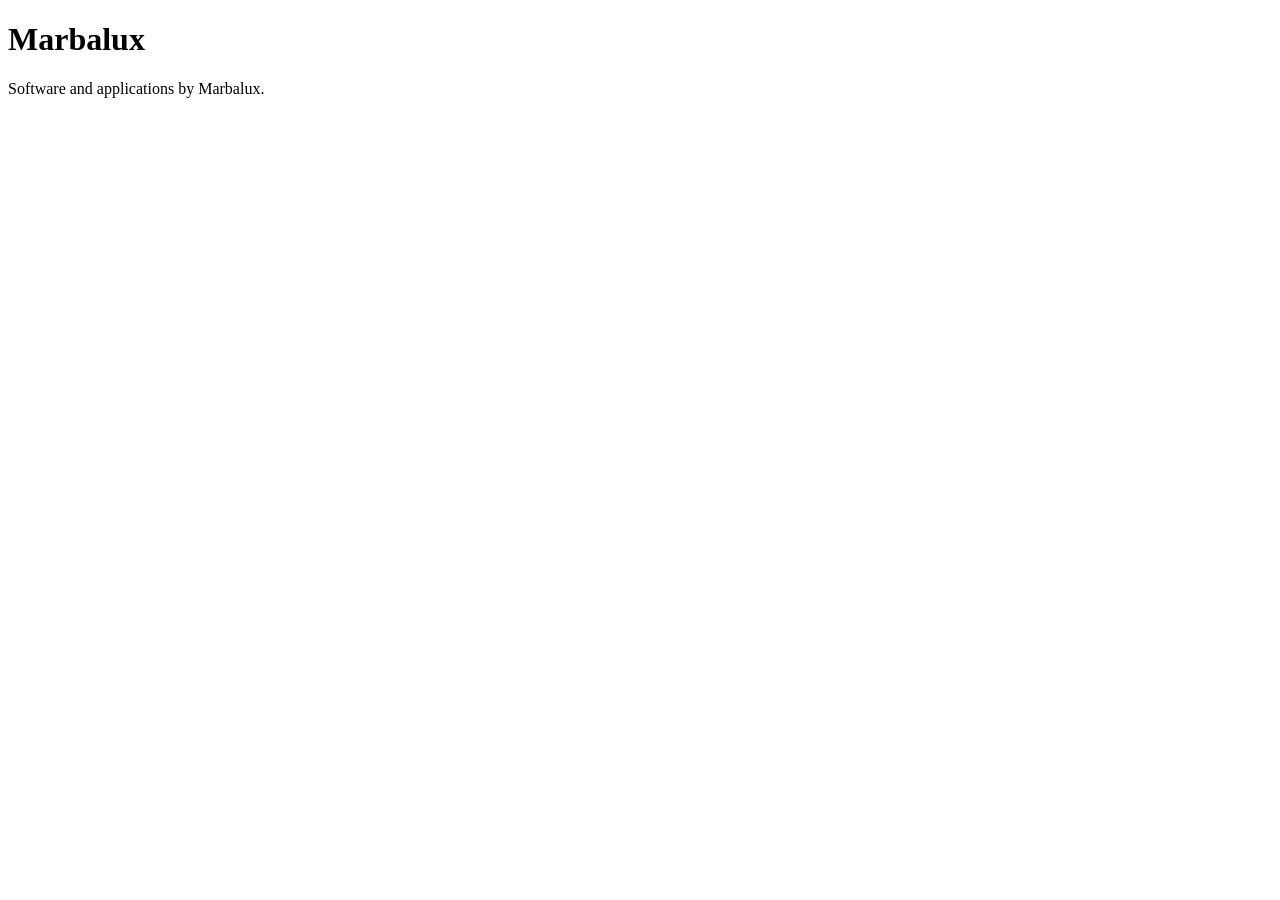
==== index.html @ 6a34e726 "Add initial HTML structure for Marbalux site" ====
<!DOCTYPE html>
<html lang="en">
<head>
    <meta charset="UTF-8">
    <meta name="viewport" content="width=device-width, initial-scale=1.0">
    <title>Marbalux</title>
</head>
<body>
    <h1>Marbalux</h1>
    <p>Software and applications by Marbalux.</p>
</body>
</html>
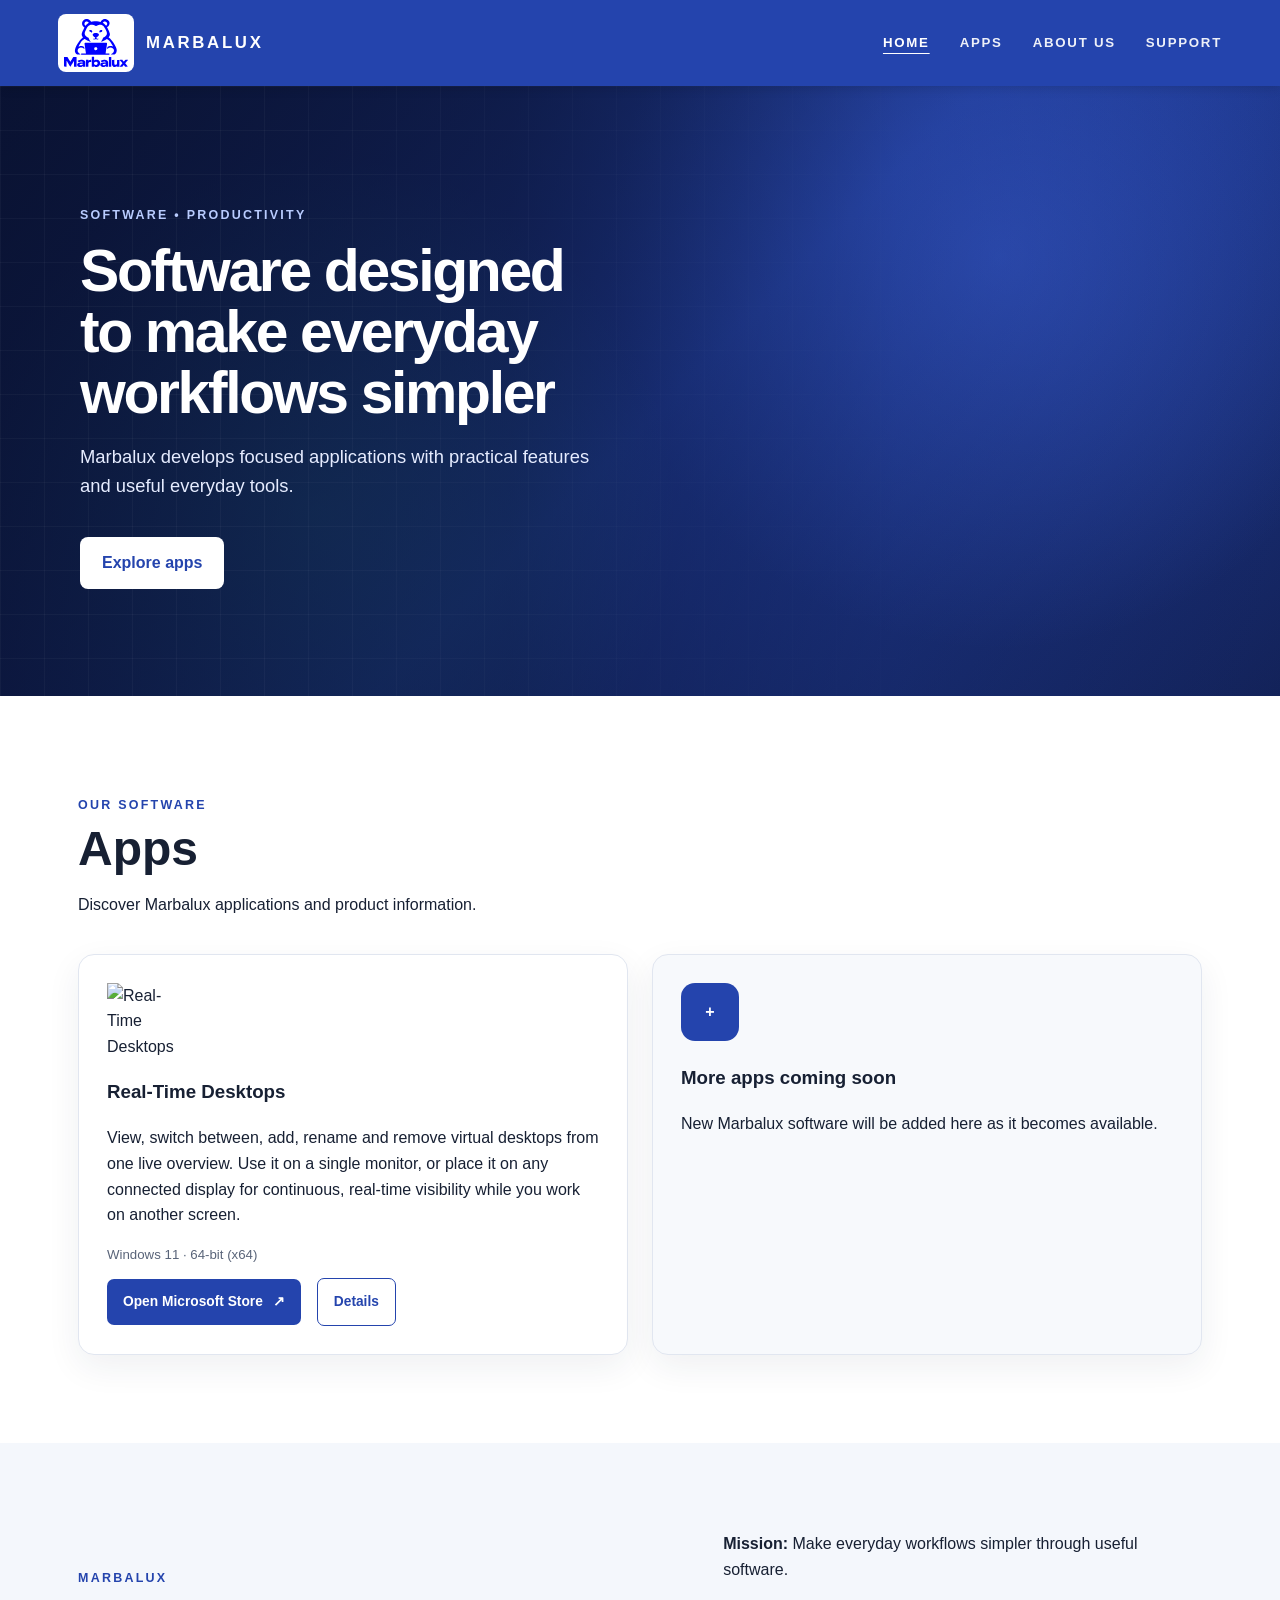
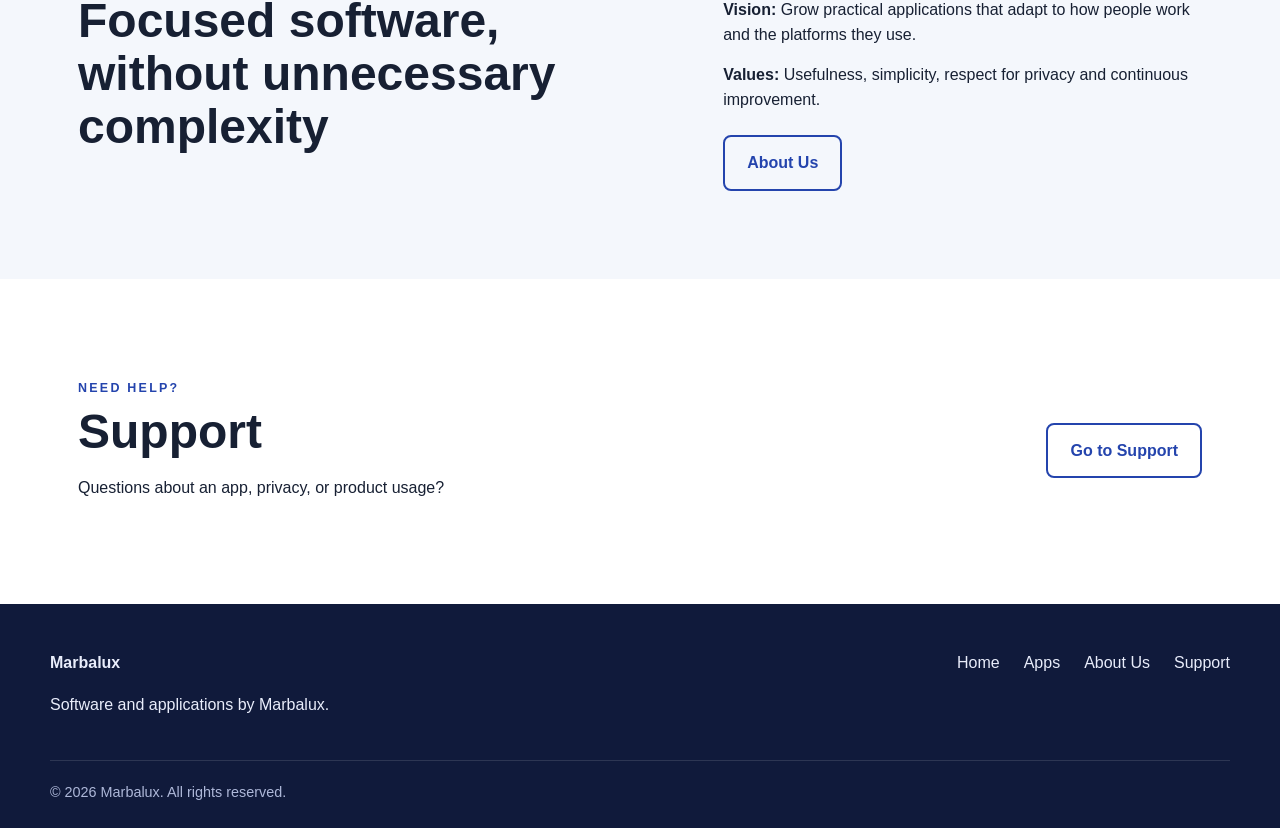
==== commit 1f3974f2: "Publish Marbalux website" ====
--- a/index.html
+++ b/index.html
@@ -1,12 +1,30 @@
-<!DOCTYPE html>
-<html lang="en">
-<head>
-    <meta charset="UTF-8">
-    <meta name="viewport" content="width=device-width, initial-scale=1.0">
-    <title>Marbalux</title>
-</head>
-<body>
-    <h1>Marbalux</h1>
-    <p>Software and applications by Marbalux.</p>
-</body>
-</html>
+<!DOCTYPE html>
+<html lang="en"><head><meta charset="UTF-8"><meta name="viewport" content="width=device-width, initial-scale=1">
+<meta name="description" content="Marbalux develops practical software and applications with useful features for everyday workflows. Explore our apps and product information."><meta name="theme-color" content="#2444ad"><title>Marbalux | Software & Apps</title>
+<link rel="preload" as="image" href="assets/real-time-desktops-home.png"><link rel="icon" href="assets/logo.svg" type="image/svg+xml"><link rel="stylesheet" href="styles.css?v=20261008"><link rel="stylesheet" href="product.css?v=20261008k"><script src="site.js?v=20261008e" defer></script></head>
+<body><a class="skip-link" href="#main">Skip to content</a>
+<header class="topbar"><div class="nav-wrap">
+  <a class="brand" href="index.html" aria-label="Marbalux home"><img src="assets/logo.svg" alt="Marbalux logo" class="brand-logo" width="76" height="58"><span>MARBALUX</span></a>
+  <nav class="nav-links" aria-label="Main navigation"><a href="index.html" aria-current="page">HOME</a><a href="apps.html">APPS</a><a href="about.html">ABOUT US</a><a href="support.html">SUPPORT</a></nav>
+</div></header><main id="main">
+<section class="hero" id="home"><div class="hero-overlay"></div><div class="hero-content"><div class="hero-copy">
+  <p class="eyebrow">SOFTWARE • PRODUCTIVITY</p>
+  <h1>Software designed to make everyday workflows simpler</h1>
+  <p class="hero-text">Marbalux develops focused applications with practical features and useful everyday tools.</p>
+  <a class="primary-btn" href="apps.html">Explore apps</a>
+</div></div></section>
+<section class="section" id="apps">
+  <div class="section-heading"><p class="section-kicker">OUR SOFTWARE</p><h2>Apps</h2><p>Discover Marbalux applications and product information.</p></div>
+  <div class="cards">
+    <article class="card"><img class="real-app-icon" src="assets/real-time-desktops-icon.png" alt="Real-Time Desktops app icon" width="72" height="72">
+      <h3>Real-Time Desktops</h3><p>View, switch between, add, rename and remove virtual desktops from one live overview. Use it on a single monitor, or place it on any connected display for continuous, real-time visibility while you work on another screen.</p>
+      <p class="app-platform">Windows 11 · 64-bit (x64)</p>
+      <div class="app-links"><a href="ms-windows-store://pdp/?productid=9P2DCX4HZGBW" class="store-btn">Open Microsoft Store <span aria-hidden="true">↗</span></a>
+      <button class="store-btn details-btn" type="button" data-app-details="real-time-desktops">Details</button></div>
+    </article>
+    <article class="card muted-card"><div class="app-icon" aria-hidden="true">+</div><h3>More apps coming soon</h3><p>New Marbalux software will be added here as it becomes available.</p></article>
+  </div>
+</section>
+<section class="section alt-section"><div class="two-column"><div><p class="section-kicker">MARBALUX</p><h2>Focused software, without unnecessary complexity</h2></div><div class="home-purpose"><p><strong>Mission:</strong> Make everyday workflows simpler through useful software.</p><p><strong>Vision:</strong> Grow practical applications that adapt to how people work and the platforms they use.</p><p><strong>Values:</strong> Usefulness, simplicity, respect for privacy and continuous improvement.</p><a class="secondary-btn" href="about.html">About Us</a></div></div></section>
+<section class="section contact-strip"><div><p class="section-kicker">NEED HELP?</p><h2>Support</h2><p>Questions about an app, privacy, or product usage?</p></div><a class="secondary-btn" href="support.html">Go to Support</a></section>
+</main><footer><div class="footer-wrap"><div><strong>Marbalux</strong><p>Software and applications by Marbalux.</p></div><div class="footer-links"><a href="index.html">Home</a><a href="apps.html">Apps</a><a href="about.html">About Us</a><a href="support.html">Support</a></div></div><div class="copyright">© <span id="year">2026</span> Marbalux. All rights reserved.</div></footer></body></html>
--- a/styles.css
+++ b/styles.css
@@ -0,0 +1,325 @@
+* {
+  box-sizing: border-box;
+}
+
+html {
+  scroll-behavior: smooth;
+}
+
+body {
+  margin: 0;
+  font-family: Inter, "Segoe UI", Arial, sans-serif;
+  color: #172033;
+  background: #ffffff;
+  line-height: 1.6;
+}
+
+a {
+  color: inherit;
+}
+
+.topbar {
+  position: sticky;
+  top: 0;
+  z-index: 1000;
+  background: #2444ad;
+  color: white;
+  box-shadow: 0 2px 10px rgba(0,0,0,.14);
+}
+
+.nav-wrap {
+  max-width: 1220px;
+  margin: 0 auto;
+  min-height: 78px;
+  padding: 0 28px;
+  display: flex;
+  align-items: center;
+  justify-content: space-between;
+  gap: 30px;
+}
+
+.brand {
+  display: flex;
+  align-items: center;
+  gap: 12px;
+  text-decoration: none;
+  font-weight: 800;
+  letter-spacing: .16em;
+  font-size: 1.05rem;
+}
+
+.brand-logo {
+  width: 44px;
+  height: 44px;
+  object-fit: contain;
+  background: rgba(255,255,255,.10);
+  border-radius: 10px;
+  padding: 4px;
+}
+
+.nav-links {
+  display: flex;
+  gap: 30px;
+  align-items: center;
+}
+
+.nav-links a {
+  color: #fff;
+  text-decoration: none;
+  font-weight: 700;
+  font-size: .83rem;
+  letter-spacing: .13em;
+  opacity: .92;
+}
+
+.nav-links a:hover {
+  opacity: 1;
+  text-decoration: underline;
+  text-underline-offset: 6px;
+}
+
+.hero {
+  min-height: 610px;
+  position: relative;
+  display: flex;
+  align-items: center;
+  overflow: hidden;
+  background:
+    radial-gradient(circle at 78% 28%, rgba(73,116,255,.44), transparent 36%),
+    radial-gradient(circle at 25% 70%, rgba(59,210,196,.23), transparent 34%),
+    linear-gradient(135deg, #101c48 0%, #2444ad 52%, #14245d 100%);
+}
+
+.hero::after {
+  content: "";
+  position: absolute;
+  inset: 0;
+  background-image:
+    linear-gradient(rgba(255,255,255,.035) 1px, transparent 1px),
+    linear-gradient(90deg, rgba(255,255,255,.035) 1px, transparent 1px);
+  background-size: 44px 44px;
+}
+
+.hero-overlay {
+  position: absolute;
+  inset: 0;
+  background: linear-gradient(90deg, rgba(8,16,45,.72), rgba(8,16,45,.20));
+}
+
+.hero-content {
+  position: relative;
+  z-index: 2;
+  width: min(1120px, calc(100% - 48px));
+  margin: 0 auto;
+  color: white;
+}
+
+.eyebrow,
+.section-kicker {
+  font-size: .78rem;
+  font-weight: 800;
+  letter-spacing: .18em;
+}
+
+.eyebrow {
+  color: #b9ccff;
+}
+
+.hero h1 {
+  max-width: 820px;
+  margin: 14px 0 18px;
+  font-size: clamp(2.7rem, 6vw, 5.6rem);
+  line-height: .98;
+  letter-spacing: -.04em;
+}
+
+.hero-text {
+  max-width: 680px;
+  font-size: 1.15rem;
+  color: #e6ecff;
+}
+
+.primary-btn,
+.secondary-btn {
+  display: inline-block;
+  margin-top: 18px;
+  padding: 13px 22px;
+  border-radius: 8px;
+  text-decoration: none;
+  font-weight: 800;
+}
+
+.primary-btn {
+  background: white;
+  color: #2444ad;
+}
+
+.secondary-btn {
+  border: 2px solid #2444ad;
+  color: #2444ad;
+}
+
+.section {
+  max-width: 1180px;
+  margin: 0 auto;
+  padding: 88px 28px;
+}
+
+.section-heading {
+  max-width: 700px;
+  margin-bottom: 36px;
+}
+
+.section-kicker {
+  color: #2444ad;
+  margin-bottom: 7px;
+}
+
+.section h2 {
+  font-size: clamp(2rem, 4vw, 3rem);
+  margin: 0 0 12px;
+  line-height: 1.1;
+}
+
+.cards {
+  display: grid;
+  grid-template-columns: repeat(2, minmax(0, 1fr));
+  gap: 24px;
+}
+
+.card {
+  border: 1px solid #e1e6f0;
+  border-radius: 16px;
+  padding: 28px;
+  background: #fff;
+  box-shadow: 0 12px 34px rgba(24,38,75,.07);
+}
+
+.muted-card {
+  background: #f7f9fc;
+}
+
+.app-icon {
+  width: 58px;
+  height: 58px;
+  border-radius: 14px;
+  background: #2444ad;
+  color: white;
+  display: grid;
+  place-items: center;
+  font-weight: 900;
+  margin-bottom: 22px;
+}
+
+.text-link {
+  color: #2444ad;
+  font-weight: 800;
+  text-decoration: none;
+}
+
+.alt-section {
+  max-width: none;
+  background: #f4f7fc;
+}
+
+.alt-section .two-column {
+  max-width: 1180px;
+  margin: 0 auto;
+  padding: 0 28px;
+}
+
+.two-column {
+  display: grid;
+  grid-template-columns: 1.1fr .9fr;
+  gap: 60px;
+  align-items: center;
+}
+
+.contact-strip {
+  display: flex;
+  align-items: center;
+  justify-content: space-between;
+  gap: 30px;
+}
+
+.page-hero {
+  padding: 110px 28px 70px;
+  background: #f4f7fc;
+}
+
+.page-hero-inner,
+.page-content {
+  max-width: 960px;
+  margin: 0 auto;
+}
+
+.page-content {
+  padding: 60px 28px 90px;
+}
+
+.page-content h2 {
+  margin-top: 36px;
+}
+
+footer {
+  background: #101a3b;
+  color: #e9edfb;
+  padding: 46px 28px 24px;
+}
+
+.footer-wrap {
+  max-width: 1180px;
+  margin: 0 auto;
+  display: flex;
+  justify-content: space-between;
+  gap: 30px;
+}
+
+.footer-links {
+  display: flex;
+  gap: 24px;
+  flex-wrap: wrap;
+}
+
+.footer-links a {
+  text-decoration: none;
+}
+
+.copyright {
+  max-width: 1180px;
+  margin: 26px auto 0;
+  padding-top: 20px;
+  border-top: 1px solid rgba(255,255,255,.12);
+  font-size: .9rem;
+  color: #aeb8d9;
+}
+
+@media (max-width: 760px) {
+  .nav-wrap {
+    min-height: auto;
+    padding-top: 14px;
+    padding-bottom: 14px;
+    align-items: flex-start;
+    flex-direction: column;
+  }
+
+  .nav-links {
+    gap: 16px;
+    flex-wrap: wrap;
+  }
+
+  .cards,
+  .two-column {
+    grid-template-columns: 1fr;
+  }
+
+  .contact-strip,
+  .footer-wrap {
+    flex-direction: column;
+    align-items: flex-start;
+  }
+
+  .hero {
+    min-height: 540px;
+  }
+}
--- a/product.css
+++ b/product.css
@@ -0,0 +1,122 @@
+/* Additions to the original Marbalux template. */
+html{scroll-padding-top:120px}.brand-logo{width:76px;height:58px;background:white;padding:5px;border-radius:8px}.nav-wrap{min-height:86px}a:focus-visible,button:focus-visible,summary:focus-visible{outline:3px solid #00a894;outline-offset:5px}.skip-link{position:fixed;top:-100px;left:20px;z-index:2000;padding:12px 18px;background:white;color:#2444ad}.skip-link:focus{top:15px}.real-app-icon{width:72px;height:72px;object-fit:contain;display:block;margin-bottom:22px}.app-platform{font-size:.83rem;color:#596479}.app-links{display:flex;align-items:center;gap:16px;flex-wrap:wrap}.app-links .text-link{font-size:.85rem}.store-btn{display:inline-flex;align-items:center;justify-content:center;gap:10px;background:#2444ad;color:white;text-decoration:none;border-radius:7px;padding:12px 16px;font-weight:700;font-size:.86rem}.store-btn:hover{background:#173387}.app-details-link{display:inline-block;margin-top:20px;color:#2444ad;font-size:.84rem;text-underline-offset:4px}.product-details{margin-top:46px;padding-top:42px;border-top:1px solid #dfe5f0}.product-heading{display:flex;align-items:center;justify-content:space-between;gap:30px}.product-heading>div{max-width:700px}.product-heading h3{font-size:2rem;line-height:1.15;letter-spacing:-.025em;margin:10px 0 15px}.product-heading>div>p:last-child{color:#596479}.product-heading>.text-link{font-size:.88rem;white-space:nowrap}.product-features{display:grid;grid-template-columns:repeat(2,minmax(0,1fr));gap:20px 36px;margin:22px 0 40px}.product-features section{border-top:1px solid #dfe5f0;padding-top:20px}.product-details h4{font-size:1.15rem;line-height:1.3;margin:0 0 12px}.product-features p{color:#596479;font-size:.94rem}.product-video{display:grid;grid-template-columns:.7fr 1.3fr;gap:32px;align-items:center;padding:28px;background:#f4f7fc;border:1px solid #e1e6f0;border-radius:12px;margin-bottom:40px}.product-video h4{font-size:1.5rem}.product-video p{color:#596479;font-size:.94rem}.product-video figure{margin:0;border:1px solid #cdd7eb;border-radius:8px;overflow:hidden;background:white}.product-video video{display:block;width:100%;height:auto;aspect-ratio:16/9;background:#101a3b;object-fit:contain}.product-video figcaption{padding:12px 16px;font-size:.76rem;color:#596479}.media-heading{margin-bottom:24px}.media-heading h4{font-size:1.5rem}.media-heading>p:last-child{font-size:.9rem;color:#596479}.gallery{display:grid;grid-template-columns:1.5fr 1fr;gap:20px;align-items:start}.gallery figure{margin:0;border:1px solid #e1e6f0;border-radius:10px;overflow:hidden;background:#f4f7fc}.gallery a{display:block}.gallery img{display:block;width:100%;height:auto;max-width:100%}.gallery-options img{max-height:450px;width:auto;max-width:100%;margin:auto;padding:18px;object-fit:contain}.gallery-small a{height:170px;display:flex;align-items:center;justify-content:center;padding:18px}.gallery-small img{width:auto;max-height:134px;max-width:100%;object-fit:contain}.gallery figcaption{padding:16px 20px;border-top:1px solid #e1e6f0;background:white}.gallery figcaption strong,.gallery figcaption span{display:block}.gallery figcaption strong{font-size:.94rem}.gallery figcaption span{color:#596479;font-size:.8rem;margin-top:5px}.product-notes{margin-top:28px;font-size:.84rem;color:#596479}.product-notes p{margin:0 0 12px}.product-store{display:flex;align-items:center;justify-content:space-between;gap:20px;background:#f4f7fc;border:1px solid #e1e6f0;padding:25px;border-radius:10px;margin-top:30px}.product-store p{font-size:.8rem;color:#596479;margin:7px 0 0}.page-hero h1{font-size:clamp(2.5rem,5vw,4rem);margin:0 0 14px;line-height:1.1}.page-content a{color:#2444ad;text-underline-offset:4px}.page-content p,.page-content li{color:#49556c}.page-content li{margin-bottom:10px}.page-content details{border-bottom:1px solid #dfe5f0;padding:18px 0}.page-content summary{cursor:pointer;font-weight:600}.page-content details p{margin:14px 0 0}.page-content code{overflow-wrap:anywhere;font-size:.9em}.lightbox{width:min(1200px,94vw);max-height:94vh;padding:56px 20px 18px;border:1px solid #637296;border-radius:12px;background:#101c3b;color:white}.lightbox::backdrop{background:#061029dc}.lightbox img{display:block;max-width:100%;max-height:calc(90vh - 130px);width:auto;height:auto;margin:auto;object-fit:contain}.lightbox p{font-size:.88rem;margin:15px 0 0;text-align:center}.lightbox-close{position:absolute;right:14px;top:10px;padding:6px 12px;cursor:pointer;color:white;background:#293a61;border:1px solid #7484a6;border-radius:6px;font:inherit;font-size:.85rem}.lightbox-close span{font-size:1.2rem;margin-left:10px}
+@media(max-width:900px){.nav-links{gap:20px}.product-video{grid-template-columns:1fr}.product-store{flex-direction:column;align-items:flex-start}.product-heading{align-items:flex-start;flex-direction:column;gap:8px}.gallery{grid-template-columns:1fr 1fr}}
+@media(max-width:760px){html{scroll-padding-top:170px}.nav-wrap{gap:12px;padding-inline:20px}.nav-links{gap:14px}.nav-links a{font-size:.75rem;letter-spacing:.07em}.brand-logo{width:66px;height:50px}.hero-content{width:calc(100% - 40px);padding:45px 0}.hero h1{font-size:clamp(2.65rem,9vw,4rem)}.hero-text{font-size:1rem}.section{padding:55px 20px}.alt-section .two-column{padding:0}.product-details{padding-top:30px}.product-heading h3{font-size:1.65rem}.product-features{grid-template-columns:1fr;gap:12px}.product-video{padding:18px;gap:16px}.gallery{grid-template-columns:1fr}.gallery-options img{max-height:480px}.gallery-small a{height:155px}.product-store{padding:20px}.page-hero{padding:55px 20px 38px}.page-content{padding:35px 20px 55px}.page-content ol{padding-left:22px}.footer-links{gap:18px}}
+@media(prefers-reduced-motion:reduce){html{scroll-behavior:auto}}
+
+/* Product details are available only through the Apps page buttons. */
+[hidden]{display:none!important}.details-btn{font-family:inherit;line-height:inherit;border:1px solid #2444ad;cursor:pointer;background:transparent;color:#2444ad}.details-btn:hover{background:#eaf0ff}.page-content a.store-btn{color:white}.product-details>[data-close-app-details]{margin-top:24px}.app-details-link{display:none}
+.section-heading>h1{font-size:clamp(2rem,4vw,3rem);margin:0 0 12px;line-height:1.1}
+
+.support-directory .card{max-width:600px}.support-directory .card h2{margin:0 0 14px}.product-heading>.app-links{flex-shrink:0}.app-page-links{margin:30px 0}.page-content a.details-btn{color:#2444ad}
+
+.apps-catalog .cards{align-items:start}.app-card-video{margin:24px 0 0;border:1px solid #cdd7eb;border-radius:8px;overflow:hidden;background:#f4f7fc}.app-card-video video{display:block;width:100%;height:auto;aspect-ratio:16/9;background:#101a3b;object-fit:contain}.app-card-video figcaption{padding:12px 16px;color:#596479;font-size:.76rem}.support-intro{max-width:760px;margin-bottom:34px}.support-intro h2{margin:0 0 18px}
+
+/* Home uses one shared midpoint for the blue copy area and artwork. */
+#home .hero-content {
+  display: grid;
+  grid-template-columns: repeat(2, minmax(0, 1fr));
+  gap: 48px;
+  padding-block: 56px;
+}
+#home .hero-copy { min-width: 0; }
+#home h1 {
+  max-width: 100%;
+  font-size: clamp(2.7rem, 4.6vw, 4.2rem);
+  line-height: 1.04;
+  text-wrap: balance;
+  overflow-wrap: break-word;
+}
+#home .hero-text { max-width: 100%; }
+#home::before {
+  content: "";
+  position: absolute;
+  inset: 0 0 0 50%;
+  background: url("assets/real-time-desktops-home.png") right center / cover no-repeat;
+  mask-image: linear-gradient(90deg, transparent, #000 40%);
+  -webkit-mask-image: linear-gradient(90deg, transparent, #000 40%);
+  pointer-events: none;
+}
+#home .hero-overlay {
+  z-index: 1;
+  background: linear-gradient(90deg, rgba(8,16,45,.80) 0%, rgba(8,16,45,.63) 40%, rgba(8,16,45,.25) 70%, rgba(8,16,45,.08) 100%);
+}
+#home::after {
+  z-index: 1;
+  pointer-events: none;
+  mask-image: linear-gradient(90deg, #000 20%, transparent 80%);
+  -webkit-mask-image: linear-gradient(90deg, #000 20%, transparent 80%);
+}
+@media (max-width: 760px) {
+  #home .hero-content {
+    grid-template-columns: minmax(0, 1fr);
+    gap: 0;
+    padding-block: 45px 305px;
+  }
+  #home h1 { font-size: clamp(2.65rem, 9vw, 4rem); }
+  #home::before {
+    inset: auto 0 0;
+    height: 260px;
+    background-position: center 48%;
+    mask-image: linear-gradient(180deg, transparent, #000 35%);
+    -webkit-mask-image: linear-gradient(180deg, transparent, #000 35%);
+  }
+  #home .hero-overlay {
+    background: linear-gradient(180deg, rgba(8,16,45,.70), rgba(8,16,45,.30));
+  }
+}
+
+/* Screenshot frames preserve each image's proportions and align captions. */
+.gallery {
+  grid-template-columns: 1.35fr 1fr;
+  align-items: stretch;
+}
+.gallery figure { display: grid; grid-template-rows: auto 1fr; }
+.gallery a {
+  height: clamp(270px, 30vw, 380px);
+  display: flex;
+  align-items: center;
+  justify-content: center;
+  padding: 16px;
+}
+.gallery img {
+  width: auto;
+  height: auto;
+  max-width: 100%;
+  max-height: 100%;
+  padding: 0;
+  object-fit: contain;
+}
+.gallery-small a { height: 200px; }
+.gallery figcaption { padding: 16px 20px; }
+@media (max-width: 900px) {
+  .gallery { grid-template-columns: 1fr 1fr; }
+}
+@media (max-width: 760px) {
+  .gallery { grid-template-columns: 1fr; }
+  .gallery a { height: auto; aspect-ratio: 4 / 3; }
+  .gallery-small a { aspect-ratio: 2 / 1; min-height: 150px; }
+}
+
+/* Brand purpose and About Us, within the original page structure. */
+.nav-links a[aria-current="page"] { opacity: 1; text-decoration: underline; text-underline-offset: 6px; }
+.home-purpose p { margin: 0 0 14px; }
+.home-purpose .secondary-btn { margin-top: 8px; }
+.about-intro { max-width: 760px; margin-bottom: 36px; }
+.about-content h2 { margin: 0 0 18px; line-height: 1.2; }
+.about-purpose { display: grid; grid-template-columns: repeat(2, minmax(0, 1fr)); gap: 24px; }
+.about-purpose .card p:last-child { margin-bottom: 0; }
+.about-values { margin-top: 48px; }
+.values-grid { display: grid; grid-template-columns: repeat(2, minmax(0, 1fr)); gap: 24px 36px; }
+.values-grid section { border-top: 1px solid #dfe5f0; padding-top: 20px; }
+.values-grid h3 { margin: 0 0 10px; font-size: 1.15rem; }
+.values-grid p { margin: 0; }
+.about-next { margin-top: 36px; padding-top: 24px; border-top: 1px solid #dfe5f0; }
+@media (max-width: 760px) {
+  .nav-links { flex-wrap: wrap; row-gap: 10px; }
+  .about-purpose, .values-grid { grid-template-columns: 1fr; }
+  .about-values { margin-top: 36px; }
+}
+
+/* Support contact is reached through the app's Microsoft Store listing. */
+.support-contact-section { margin-top: 36px; padding-top: 8px; border-top: 1px solid #dfe5f0; }
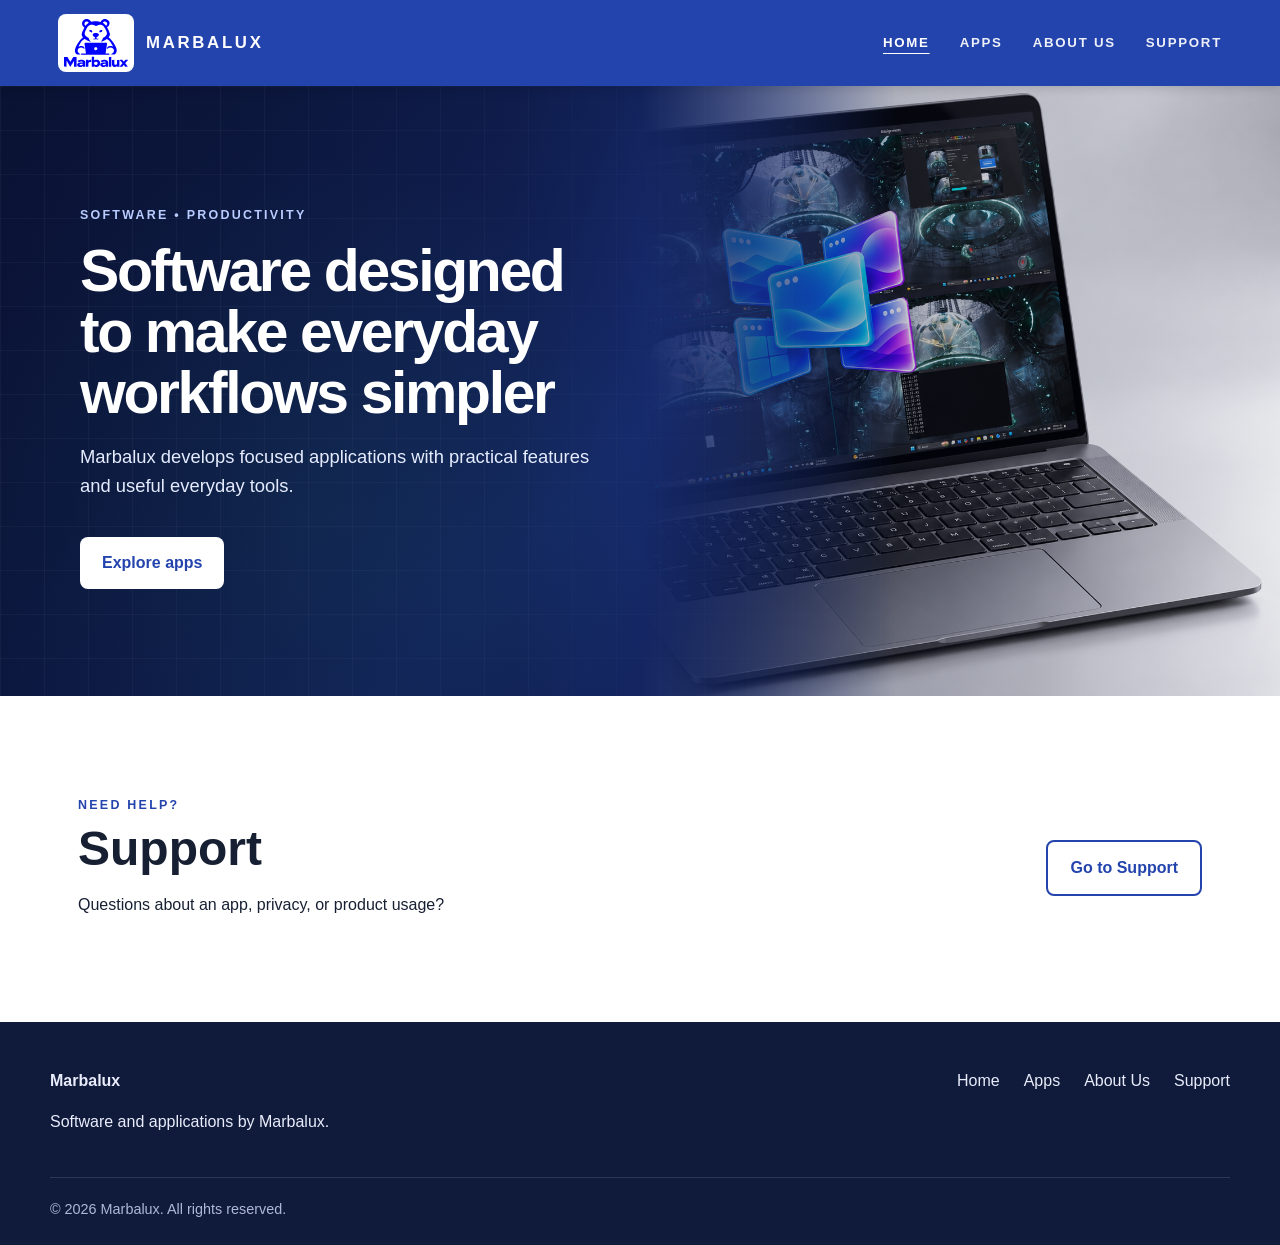
==== commit 4c707267: "Add files via upload" ====
--- a/index.html
+++ b/index.html
@@ -13,18 +13,5 @@
   <p class="hero-text">Marbalux develops focused applications with practical features and useful everyday tools.</p>
   <a class="primary-btn" href="apps.html">Explore apps</a>
 </div></div></section>
-<section class="section" id="apps">
-  <div class="section-heading"><p class="section-kicker">OUR SOFTWARE</p><h2>Apps</h2><p>Discover Marbalux applications and product information.</p></div>
-  <div class="cards">
-    <article class="card"><img class="real-app-icon" src="assets/real-time-desktops-icon.png" alt="Real-Time Desktops app icon" width="72" height="72">
-      <h3>Real-Time Desktops</h3><p>View, switch between, add, rename and remove virtual desktops from one live overview. Use it on a single monitor, or place it on any connected display for continuous, real-time visibility while you work on another screen.</p>
-      <p class="app-platform">Windows 11 · 64-bit (x64)</p>
-      <div class="app-links"><a href="ms-windows-store://pdp/?productid=9P2DCX4HZGBW" class="store-btn">Open Microsoft Store <span aria-hidden="true">↗</span></a>
-      <button class="store-btn details-btn" type="button" data-app-details="real-time-desktops">Details</button></div>
-    </article>
-    <article class="card muted-card"><div class="app-icon" aria-hidden="true">+</div><h3>More apps coming soon</h3><p>New Marbalux software will be added here as it becomes available.</p></article>
-  </div>
-</section>
-<section class="section alt-section"><div class="two-column"><div><p class="section-kicker">MARBALUX</p><h2>Focused software, without unnecessary complexity</h2></div><div class="home-purpose"><p><strong>Mission:</strong> Make everyday workflows simpler through useful software.</p><p><strong>Vision:</strong> Grow practical applications that adapt to how people work and the platforms they use.</p><p><strong>Values:</strong> Usefulness, simplicity, respect for privacy and continuous improvement.</p><a class="secondary-btn" href="about.html">About Us</a></div></div></section>
 <section class="section contact-strip"><div><p class="section-kicker">NEED HELP?</p><h2>Support</h2><p>Questions about an app, privacy, or product usage?</p></div><a class="secondary-btn" href="support.html">Go to Support</a></section>
 </main><footer><div class="footer-wrap"><div><strong>Marbalux</strong><p>Software and applications by Marbalux.</p></div><div class="footer-links"><a href="index.html">Home</a><a href="apps.html">Apps</a><a href="about.html">About Us</a><a href="support.html">Support</a></div></div><div class="copyright">© <span id="year">2026</span> Marbalux. All rights reserved.</div></footer></body></html>
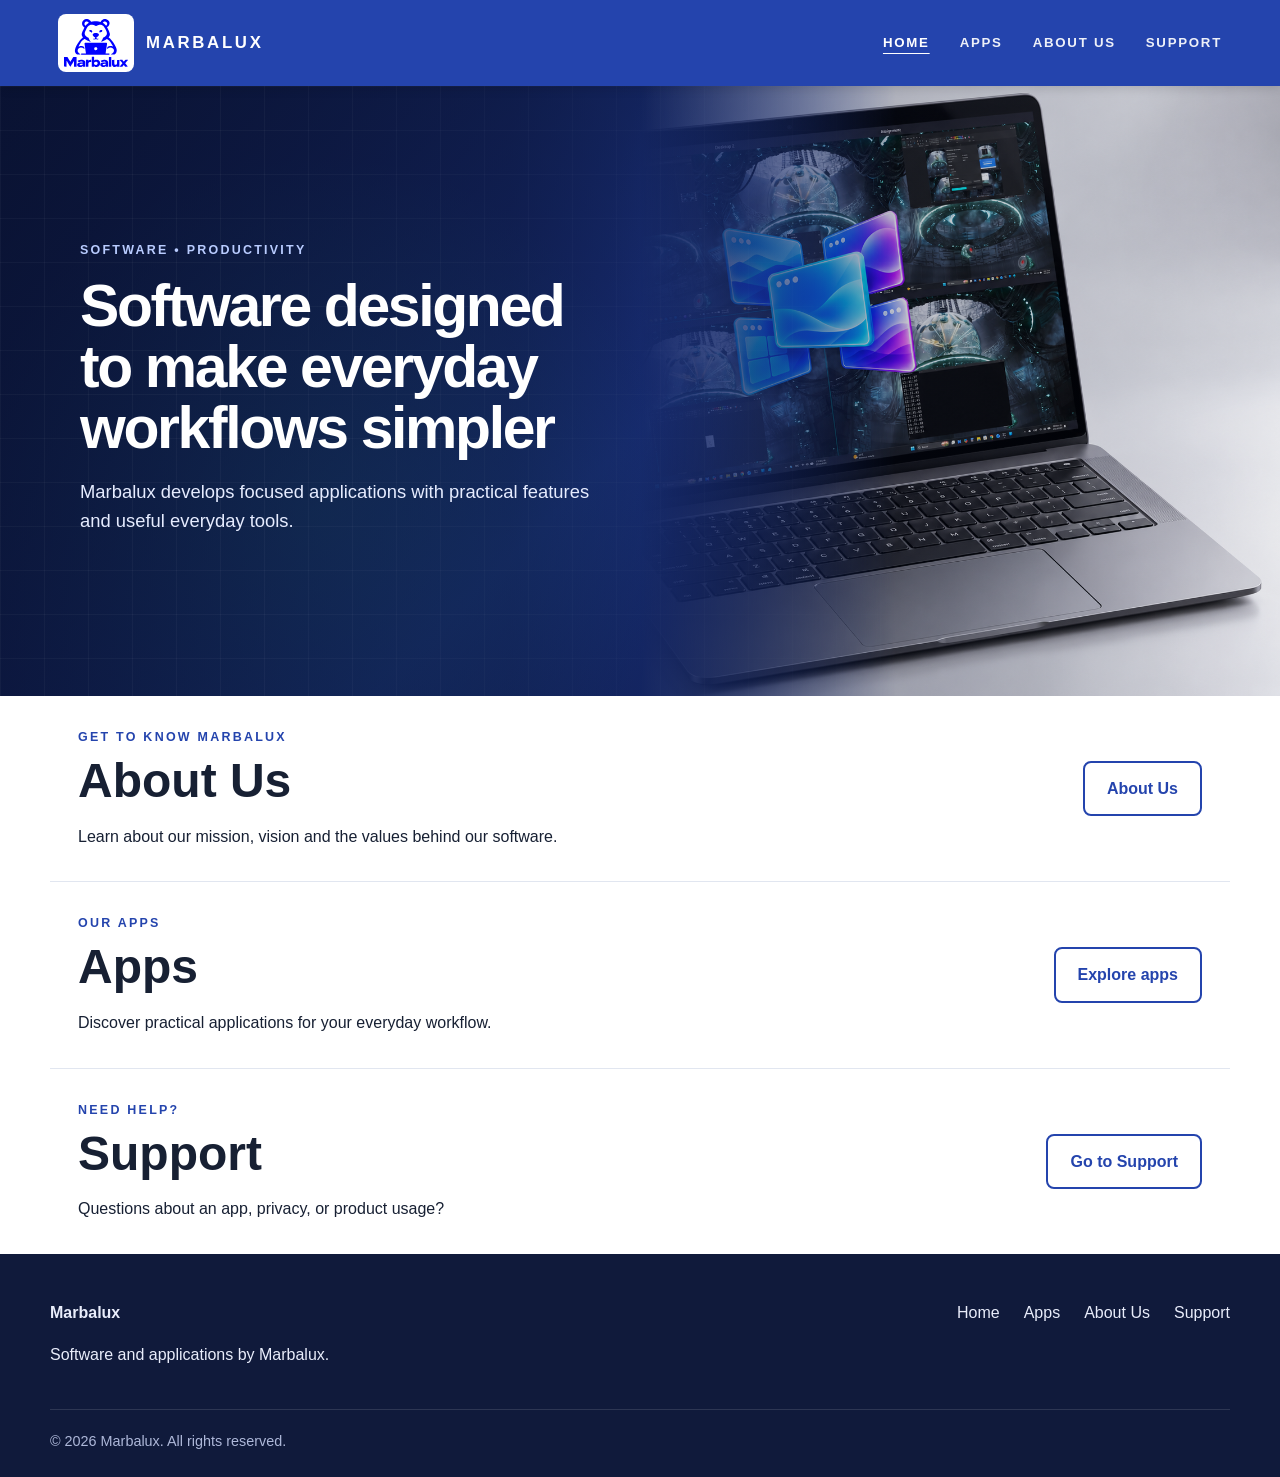
==== commit e9cd0c09: "Add files via upload" ====
--- a/index.html
+++ b/index.html
@@ -1,7 +1,7 @@
 <!DOCTYPE html>
 <html lang="en"><head><meta charset="UTF-8"><meta name="viewport" content="width=device-width, initial-scale=1">
 <meta name="description" content="Marbalux develops practical software and applications with useful features for everyday workflows. Explore our apps and product information."><meta name="theme-color" content="#2444ad"><title>Marbalux | Software & Apps</title>
-<link rel="preload" as="image" href="assets/real-time-desktops-home.png"><link rel="icon" href="assets/logo.svg" type="image/svg+xml"><link rel="stylesheet" href="styles.css?v=20261008"><link rel="stylesheet" href="product.css?v=20261008k"><script src="site.js?v=20261008e" defer></script></head>
+<link rel="preload" as="image" href="assets/real-time-desktops-home.png"><link rel="icon" href="assets/logo.svg" type="image/svg+xml"><link rel="stylesheet" href="styles.css?v=20261008"><link rel="stylesheet" href="product.css?v=20261008l"><script src="site.js?v=20261008e" defer></script></head>
 <body><a class="skip-link" href="#main">Skip to content</a>
 <header class="topbar"><div class="nav-wrap">
   <a class="brand" href="index.html" aria-label="Marbalux home"><img src="assets/logo.svg" alt="Marbalux logo" class="brand-logo" width="76" height="58"><span>MARBALUX</span></a>
@@ -11,7 +11,8 @@
   <p class="eyebrow">SOFTWARE • PRODUCTIVITY</p>
   <h1>Software designed to make everyday workflows simpler</h1>
   <p class="hero-text">Marbalux develops focused applications with practical features and useful everyday tools.</p>
-  <a class="primary-btn" href="apps.html">Explore apps</a>
 </div></div></section>
-<section class="section contact-strip"><div><p class="section-kicker">NEED HELP?</p><h2>Support</h2><p>Questions about an app, privacy, or product usage?</p></div><a class="secondary-btn" href="support.html">Go to Support</a></section>
+<section class="section contact-strip home-link"><div><p class="section-kicker">GET TO KNOW MARBALUX</p><h2>About Us</h2><p>Learn about our mission, vision and the values behind our software.</p></div><a class="secondary-btn" href="about.html">About Us</a></section>
+<section class="section contact-strip home-link"><div><p class="section-kicker">OUR APPS</p><h2>Apps</h2><p>Discover practical applications for your everyday workflow.</p></div><a class="secondary-btn" href="apps.html">Explore apps</a></section>
+<section class="section contact-strip home-link"><div><p class="section-kicker">NEED HELP?</p><h2>Support</h2><p>Questions about an app, privacy, or product usage?</p></div><a class="secondary-btn" href="support.html">Go to Support</a></section>
 </main><footer><div class="footer-wrap"><div><strong>Marbalux</strong><p>Software and applications by Marbalux.</p></div><div class="footer-links"><a href="index.html">Home</a><a href="apps.html">Apps</a><a href="about.html">About Us</a><a href="support.html">Support</a></div></div><div class="copyright">© <span id="year">2026</span> Marbalux. All rights reserved.</div></footer></body></html>
--- a/product.css
+++ b/product.css
@@ -120,3 +120,13 @@
 
 /* Support contact is reached through the app's Microsoft Store listing. */
 .support-contact-section { margin-top: 36px; padding-top: 8px; border-top: 1px solid #dfe5f0; }
+
+/* Compact Home links to the dedicated brand, app and support pages. */
+.section.home-link { padding-block: 32px; gap: 24px; }
+.home-link + .home-link { border-top: 1px solid #e1e6f0; }
+.home-link .section-kicker { margin-top: 0; }
+.home-link p:last-child { margin-bottom: 0; }
+.home-link .secondary-btn { margin-top: 0; flex-shrink: 0; }
+@media (max-width: 760px) {
+  .section.home-link { padding-block: 24px; gap: 16px; }
+}
